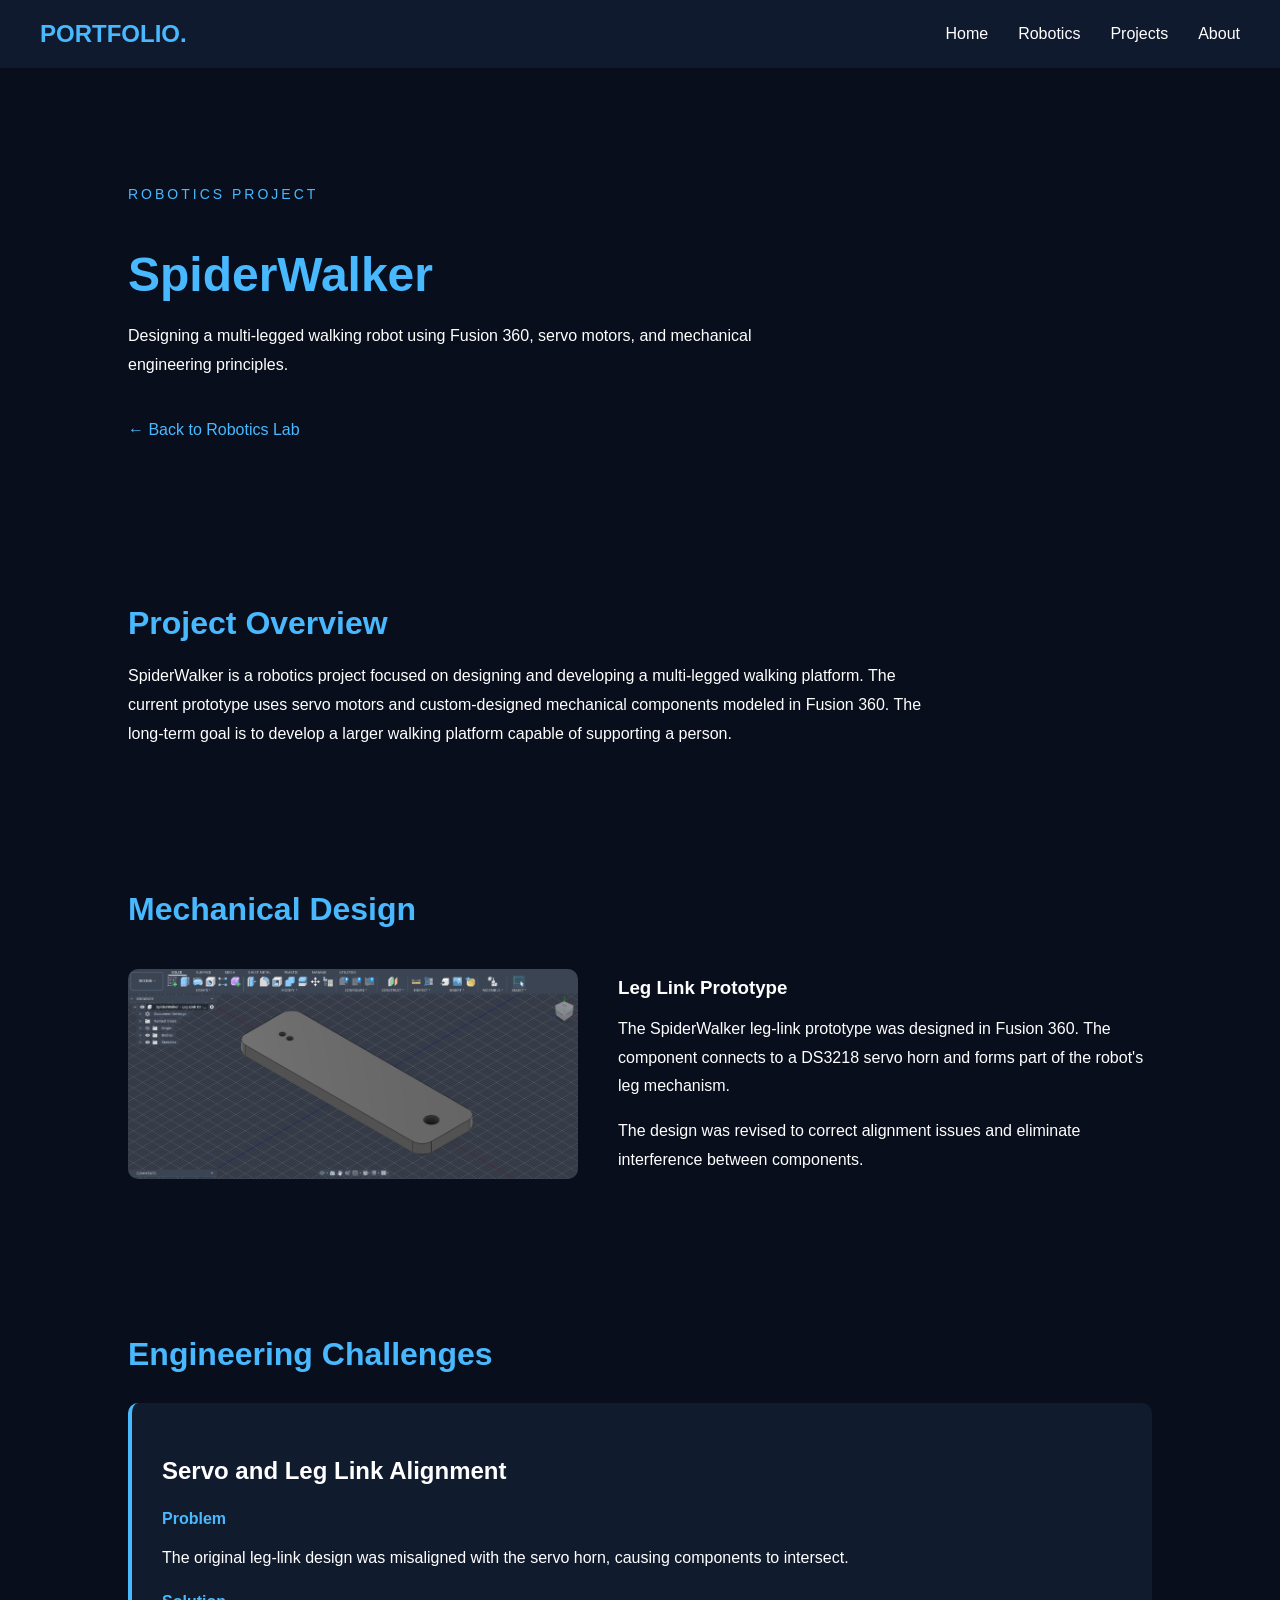
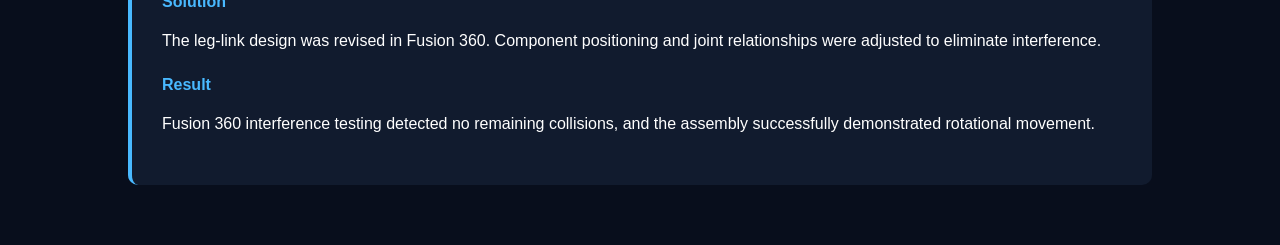
==== spiderwalker.html @ 6d845676 "Added new sections for robotics" ====
<!DOCTYPE html>
<html lang="en">

<head>
    <meta charset="UTF-8">
    <meta name="viewport" content="width=device-width, initial-scale=1.0">
    <title>SpiderWalker | Robotics Lab</title>
    <link rel="stylesheet" href="styles.css">
</head>

<body>

    <header>
        <nav>
            <h2>PORTFOLIO.</h2>

            <ul>
                <li><a href="index.html">Home</a></li>
                <li><a href="robotics.html">Robotics</a></li>
                <li><a href="index.html#projects">Projects</a></li>
                <li><a href="index.html#about">About</a></li>
            </ul>
        </nav>
    </header>

    <main>
        <section class="spiderwalker-intro">

            <p class="section-label">ROBOTICS PROJECT</p>

            <h1>SpiderWalker</h1>

            <p>
                Designing a multi-legged walking robot
                using Fusion 360, servo motors,
                and mechanical engineering principles.
            </p>

            <a href="robotics.html">
                &larr; Back to Robotics Lab
            </a>

        </section>
        
    <section class="project-overview">  

        <h2>Project Overview</h2>

        <p>
            SpiderWalker is a robotics project focused
            on designing and developing a multi-legged
            walking platform.

            The current prototype uses servo motors
            and custom-designed mechanical components
            modeled in Fusion 360.

            The long-term goal is to develop a larger
            walking platform capable of supporting
            a person.
        </p>

    </section>
        
    <section class="mechanical-design">

        <h2>Mechanical Design</h2>

        <div class="design-content">

            <img
                src="images/spiderwalker.png"
                alt="SpiderWalker Fusion 360 CAD model"
                class="design-image"
            >

            <div class="design-description">

                <h3>Leg Link Prototype</h3>

                <p>
                    The SpiderWalker leg-link prototype
                    was designed in Fusion 360.

                    The component connects to a DS3218
                    servo horn and forms part of the
                    robot's leg mechanism.
                </p>

                <p>
                    The design was revised to correct
                    alignment issues and eliminate
                    interference between components.
                </p>

            </div>

        </div>

    </section>
                
    <section class="engineering-challenges">

        <h2>Engineering Challenges</h2>

        <article class="challenge-card">

            <h3>Servo and Leg Link Alignment</h3>

            <h4>Problem</h4>
            <p>
                The original leg-link design was
                misaligned with the servo horn,
                causing components to intersect.
            </p>

            <h4>Solution</h4>
            <p>
                The leg-link design was revised
                in Fusion 360. Component positioning
                and joint relationships were adjusted
                to eliminate interference.
            </p>

            <h4>Result</h4>
            <p>
                Fusion 360 interference testing
                detected no remaining collisions,
                and the assembly successfully
                demonstrated rotational movement.
            </p>

        </article>

    </section>

    </main>

</body>
</html>
---- styles.css ----
header {
    background-color: #101a2e;
    padding: 20px 40px;
}

nav {
    display: flex;
    justify-content: space-between;
    align-items: center;
}

nav h2 {
    color: #49b9ff;
    margin: 0;
}

nav ul {
    display: flex;
    list-style: none;
    gap: 30px;
    margin: 0;
    padding: 0;
}

nav a {
    color: white;
    text-decoration: none;
}

nav a:hover {
    color: #49b9ff;
}

.projects {
    padding: 80px 40px;
    max-width: 1000px;
    margin: 0 auto;
}

.section-label {
    color: #49b9ff;
    letter-spacing: 3px;
    font-size: 14px;
}

.projects h2 {
    font-size: 36px;
    margin-bottom: 40px;
}

.project-grid {
    display: grid;
    grid-template-columns: repeat(2, 1fr);
    gap: 25px;
}

.project-card {
    background-color: #14243b;
    padding: 30px;
    border-radius: 10px;
    border: 1px solid #263c56;
    transition: transform 0.3s ease,
    box-shadow 0.3s ease;
}

.project-card:hover {
    transform: translateY(-8px);
    box-shadow: 0 12px 20px rgba(73, 185, 255, 5);
}

.project-card h3 {
    color: #ffffff;
    font-size: 22px;
}

.project-card p {
    color: #b6c5d7;
    line-height: 1.6;
}

.project-card .project-tech {
    color: #49b9ff;
    font-size: 14px;
}

.project-card:hover {
    border-color: #49b9ff;
}

@media (max-width: 600px) {

    .hero {
        padding: 70px 24px;
    }

    .hero h1 {
        font-size: 36px;
    }

    .projects {
        padding: 60px 24px;
    }

    .project-grid {
        grid-template-columns: 1fr;
    }

    .about {
        padding: 60px 24px;
    }

    .about h2 {
        font-size: 28px;
    }

    .robotics-grid {
        grid-template-columns: repeat(1fr);
    }

}
.project-image {
    width: 100%;
    height: 220px;
    object-fit: contain;
    border-radius: 8px;
}

.project-link {
    display: inline-block;
    background-color: #49b9ff;
    color: #080e1c;
    padding: 12px 20px;
    margin-top: 15px;
    border-radius: 6px;
    text-decoration: none;
    font-weight: bold;
}
.hero {
    padding: 100px 20px;
    text-align: center;
}

.about {
    padding: 100px 10%;
}

.about h2 {
    font-size: 36px;
    margin-bottom: 20px;
}

.about p {
    max-width:700px;
    line-height: 1.8;
}

.skills {
    display: flex;
    flex-wrap: wrap;
    gap: 12px;
    margin-top: 20px;
}

.skills span {
    background-color: #172b45;
    color: #93daff;
    padding: 10px 16px;
    border-radius: 6px;
}

.footer {
    display: flex;
    justify-content: space-between;
    align-items: center;
    flex-wrap: wrap;
    gap: 15px;
    padding: 30px 10%;
    border-top: 1px solid #2b425d;
}

.footer p {
    color: #a8bdd0;
}

.footer a {
    color: #49b9ff;
    text-decoration: none;
}

.footer a:hover {
    text-decoration: underline;
}

.robotics-intro {
    padding: 100px 10%;
    text-align: center;
}

.robotics-intro h1 {
    font-size: 48px;
    color: #49b9ff;
    margin-bottom: 20px;
}

.robotics-intro p {
    max-width: 650px;
    margin: 0 auto;
    line-height: 1.8;
}

.robotics-card {
    background-color: #14243b;
    padding: 25px;
    border-radius: 12px;
}

.robotics-card img {
    width: 100%;
    height: 220px;
    object-fit: contain;
}

.project-status {
    display: inline-block;
    color: #49b9ff;
    margin-top: 15px;
}

body {
    background-color: #080e1c;
    color: #ffffff;
    margin: 0;
    font-family: 'Arial', sans-serif;
}

.robotics-grid {
    display: grid;
    grid-template-columns: repeat(2, 1fr);
    gap: 25px;
}


.spiderwalker-intro {
    padding: 100px 10%;
}

.spiderwalker-intro h1 {
    font-size: 48px;
    color: #49b9ff;
    margin-bottom: 20px;
}

.spiderwalker-intro p {
    max-width: 700px;
    line-height: 1.8;
}

.spiderwalker-intro a {
    display: inline-block;
    margin-top: 25px;
    color: #49b9ff;
    text-decoration: none;
}

.spiderwalker-intro a:hover {
    text-decoration: underline;
}


.project-overview {
    padding: 40px 10%;
}

.project-overview h2 {
    color: #49b9ff;
    font-size: 32px;
    margin-bottom: 20px;
}

.project-overview p {
    max-width: 800px;
    line-height: 1.8;
}


.mechanical-design {
    padding: 60px 10%;
}

.mechanical-design h2 {
    color: #49b9ff;
    font-size: 32px;
    margin-bottom: 30px;
}

.design-content {
    display: flex;
    align-items: center;
    gap: 40px;
    flex-wrap: wrap;
}

.design-image {
    width: 100%;
    max-width: 450px;
    height: auto;
    border-radius: 10px;
}

.design-description {
    flex: 1;
    min-width: 250px;
}

.design-description h3 {
    margin-bottom: 15px;
}

.design-description p {
    line-height: 1.8;
    margin-bottom: 15px;
}


.engineering-challenges {
    padding: 60px 10%;
}

.engineering-challenges h2 {
    color: #49b9ff;
    font-size: 32px;
    margin-bottom: 30px;
}

.challenge-card {
    background-color: #111b2e;
    padding: 30px;
    border-radius: 10px;
    border-left: 4px solid #49b9ff;
}

.challenge-card h3 {
    font-size: 24px;
    margin-bottom: 25px;
}

.challenge-card h4 {
    color: #49b9ff;
    margin-top: 20px;
    margin-bottom: 10px;
}

.challenge-card p {
    line-height: 1.8;
}
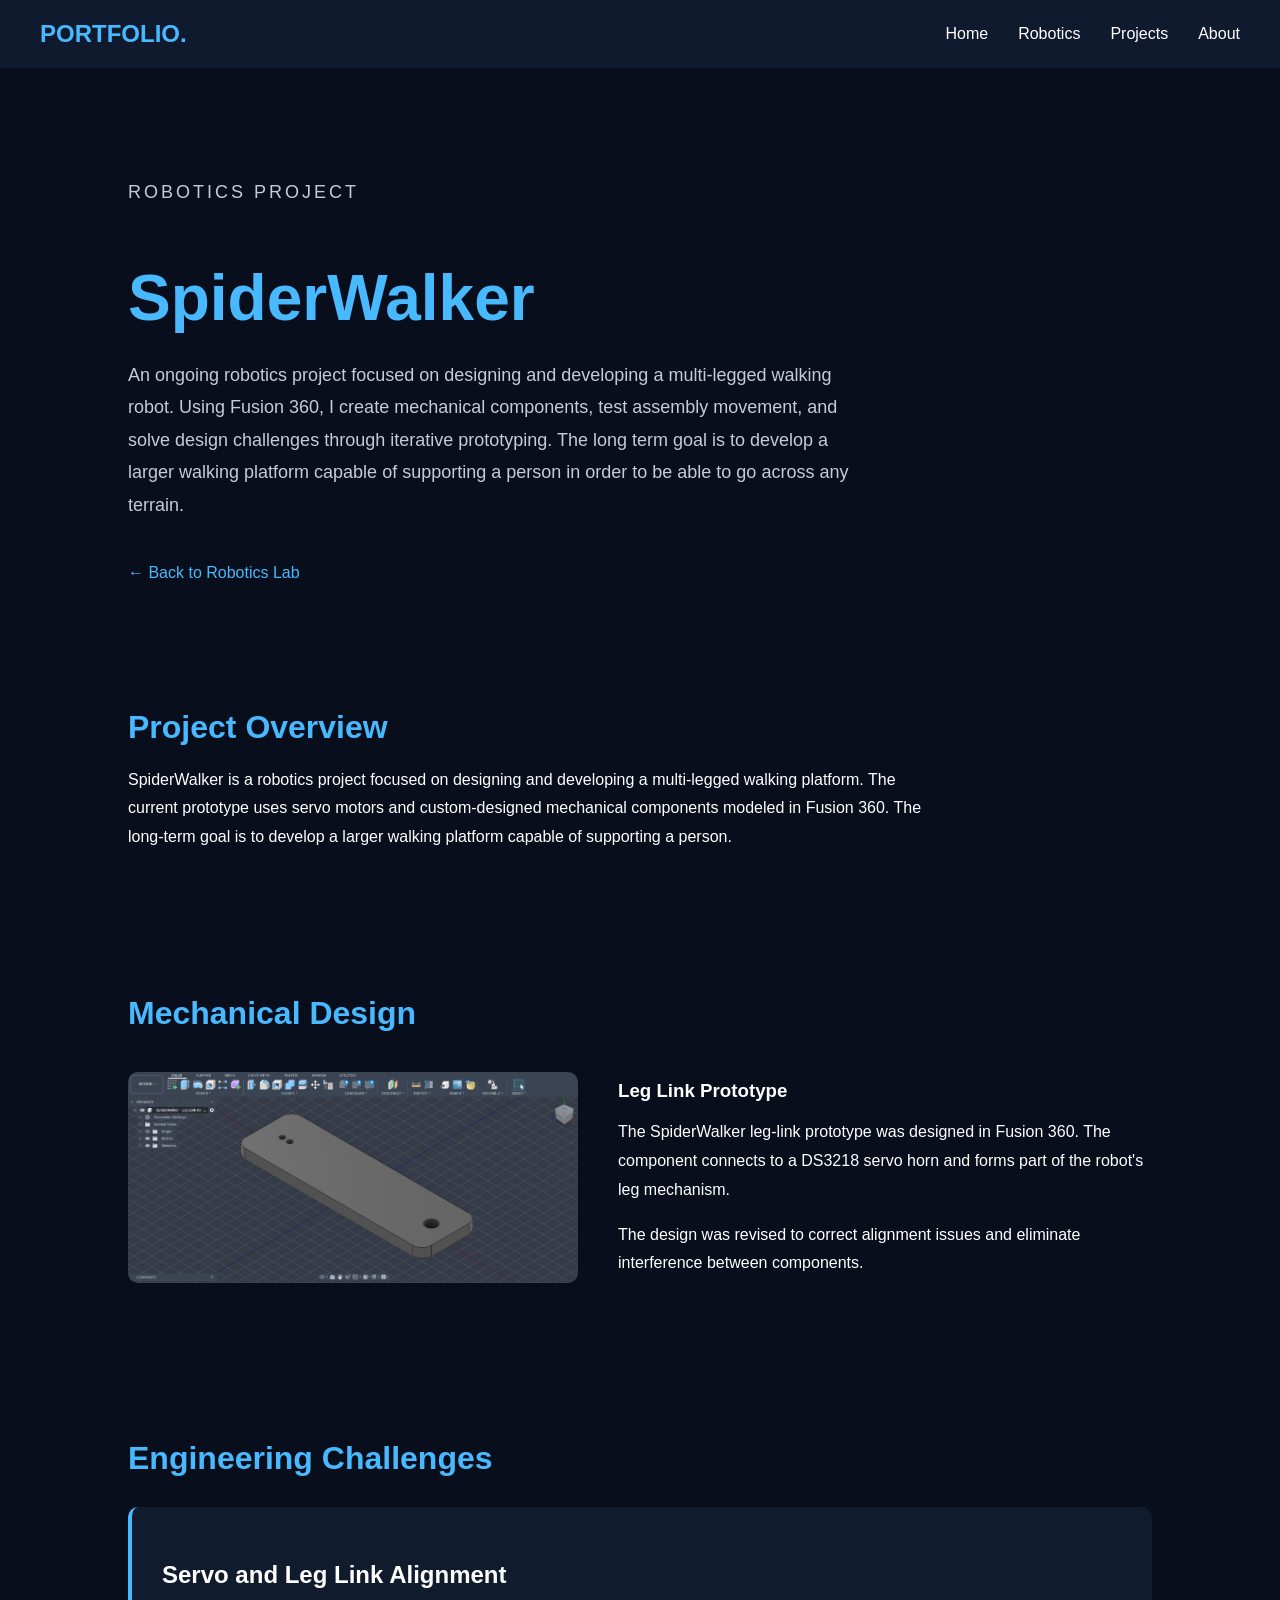
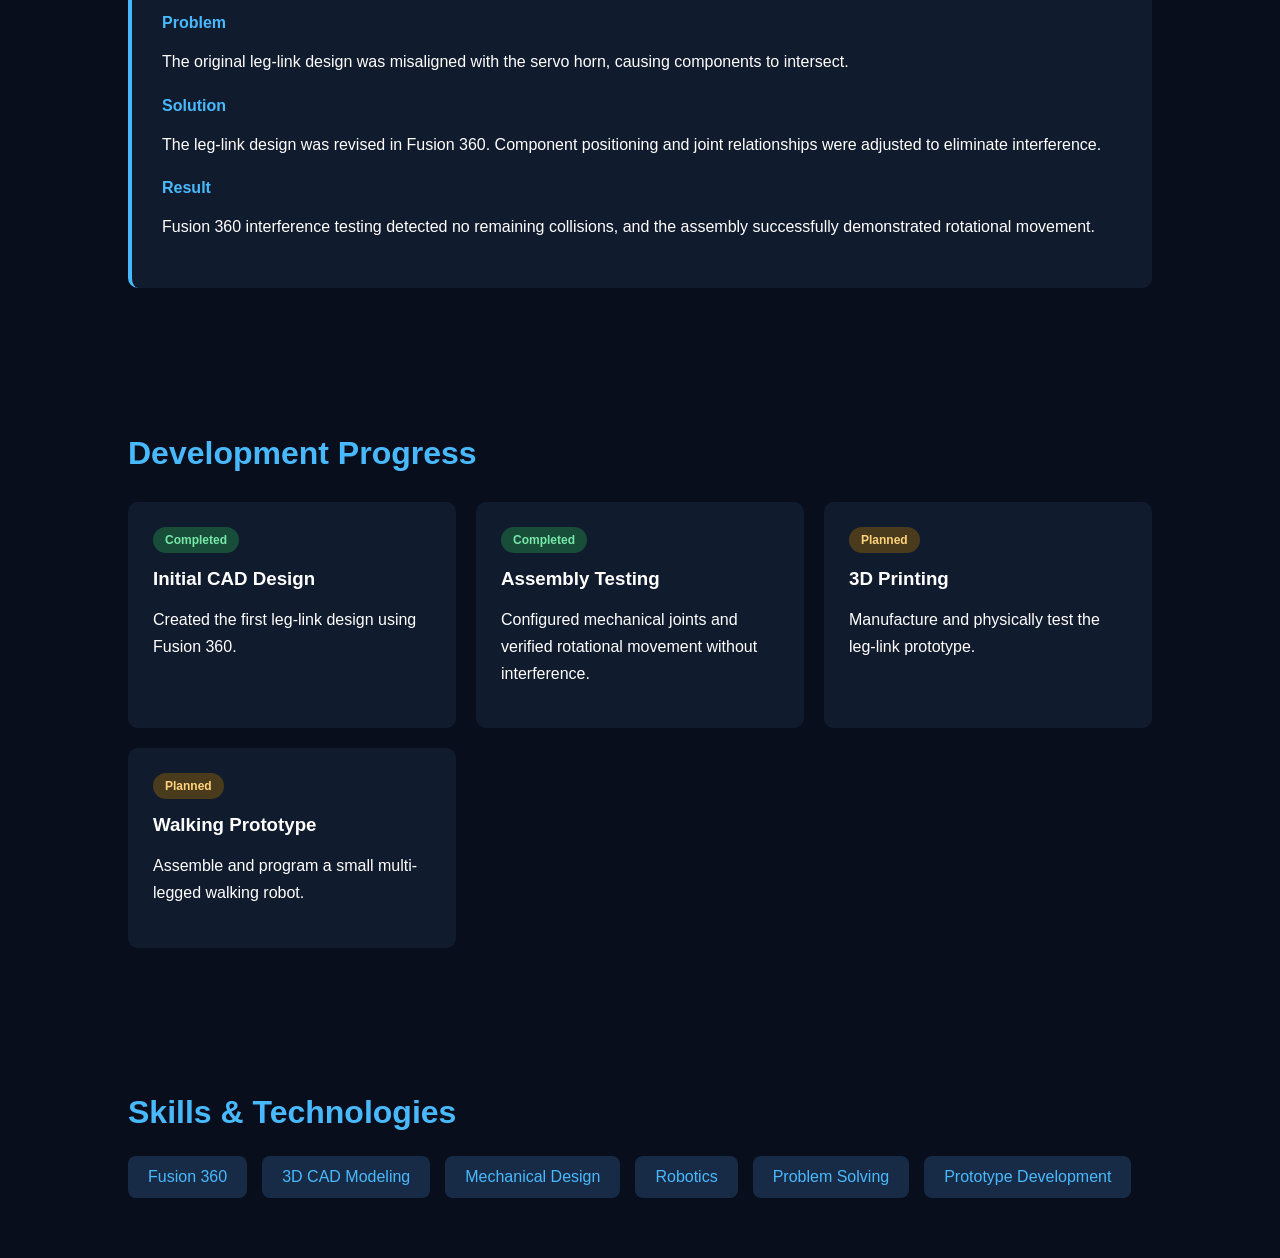
==== commit 338b830f: "Addeda progress section and reworded some things" ====
--- a/spiderwalker.html
+++ b/spiderwalker.html
@@ -32,9 +32,13 @@
             <h1>SpiderWalker</h1>
 
             <p>
-                Designing a multi-legged walking robot
-                using Fusion 360, servo motors,
-                and mechanical engineering principles.
+                An ongoing robotics project focused on designing
+                and developing a multi-legged walking robot.
+                Using Fusion 360, I create mechanical components,
+                test assembly movement, and solve design challenges
+                through iterative prototyping. The long term goal is to
+                develop a larger walking platform capable of supporting
+                a person in order to be able to go across any terrain.
             </p>
 
             <a href="robotics.html">
@@ -43,97 +47,161 @@
 
         </section>
         
-    <section class="project-overview">  
-
-        <h2>Project Overview</h2>
-
-        <p>
-            SpiderWalker is a robotics project focused
-            on designing and developing a multi-legged
-            walking platform.
-
-            The current prototype uses servo motors
-            and custom-designed mechanical components
-            modeled in Fusion 360.
-
-            The long-term goal is to develop a larger
-            walking platform capable of supporting
-            a person.
-        </p>
-
-    </section>
+        <section class="project-overview">  
+
+            <h2>Project Overview</h2>
+
+            <p>
+                SpiderWalker is a robotics project focused
+                on designing and developing a multi-legged
+                walking platform.
+
+                The current prototype uses servo motors
+                and custom-designed mechanical components
+                modeled in Fusion 360.
+
+                The long-term goal is to develop a larger
+                walking platform capable of supporting
+                a person.
+            </p>
+
+        </section>
         
-    <section class="mechanical-design">
-
-        <h2>Mechanical Design</h2>
-
-        <div class="design-content">
-
-            <img
-                src="images/spiderwalker.png"
-                alt="SpiderWalker Fusion 360 CAD model"
-                class="design-image"
-            >
-
-            <div class="design-description">
-
-                <h3>Leg Link Prototype</h3>
-
+        <section class="mechanical-design">
+
+            <h2>Mechanical Design</h2>
+
+            <div class="design-content">
+
+                <img
+                    src="images/spiderwalker.png"
+                    alt="SpiderWalker Fusion 360 CAD model"
+                    class="design-image"
+                >
+
+                <div class="design-description">
+
+                    <h3>Leg Link Prototype</h3>
+
+                    <p>
+                        The SpiderWalker leg-link prototype
+                        was designed in Fusion 360.
+
+                        The component connects to a DS3218
+                        servo horn and forms part of the
+                        robot's leg mechanism.
+                    </p>
+
+                    <p>
+                        The design was revised to correct
+                        alignment issues and eliminate
+                        interference between components.
+                    </p>
+
+                </div>
+
+            </div>
+
+        </section>
+                
+        <section class="engineering-challenges">
+
+            <h2>Engineering Challenges</h2>
+
+            <article class="challenge-card">
+
+                <h3>Servo and Leg Link Alignment</h3>
+
+                <h4>Problem</h4>
                 <p>
-                    The SpiderWalker leg-link prototype
-                    was designed in Fusion 360.
-
-                    The component connects to a DS3218
-                    servo horn and forms part of the
-                    robot's leg mechanism.
+                    The original leg-link design was
+                    misaligned with the servo horn,
+                    causing components to intersect.
                 </p>
 
+                <h4>Solution</h4>
                 <p>
-                    The design was revised to correct
-                    alignment issues and eliminate
-                    interference between components.
+                    The leg-link design was revised
+                    in Fusion 360. Component positioning
+                    and joint relationships were adjusted
+                    to eliminate interference.
                 </p>
 
+                <h4>Result</h4>
+                <p>
+                    Fusion 360 interference testing
+                    detected no remaining collisions,
+                    and the assembly successfully
+                    demonstrated rotational movement.
+                </p>
+
+            </article>
+
+        </section>
+
+        <section class="development-progress">
+
+            <h2>Development Progress</h2>
+
+            <div class="progress-list">
+
+                <div class="progress-item">
+                    <span class="progress-status complete">Completed</span>
+                    <h3>Initial CAD Design</h3>
+                    <p>
+                        Created the first leg-link design
+                        using Fusion 360.
+                    </p>
+                </div>
+
+                <div class="progress-item">
+                    <span class="progress-status complete">Completed</span>
+                    <h3>Assembly Testing</h3>
+                    <p>
+                        Configured mechanical joints and
+                        verified rotational movement
+                        without interference.
+                    </p>
+                </div>
+
+                <div class="progress-item">
+                    <span class="progress-status pending">Planned</span>
+                    <h3>3D Printing</h3>
+                    <p>
+                        Manufacture and physically test
+                        the leg-link prototype.
+                    </p>
+                </div>
+
+                <div class="progress-item">
+                    <span class="progress-status pending">Planned</span>
+                    <h3>Walking Prototype</h3>
+                    <p>
+                        Assemble and program a small
+                        multi-legged walking robot.
+                    </p>
+                </div>
+
             </div>
 
-        </div>
-
-    </section>
-                
-    <section class="engineering-challenges">
-
-        <h2>Engineering Challenges</h2>
-
-        <article class="challenge-card">
-
-            <h3>Servo and Leg Link Alignment</h3>
-
-            <h4>Problem</h4>
-            <p>
-                The original leg-link design was
-                misaligned with the servo horn,
-                causing components to intersect.
-            </p>
-
-            <h4>Solution</h4>
-            <p>
-                The leg-link design was revised
-                in Fusion 360. Component positioning
-                and joint relationships were adjusted
-                to eliminate interference.
-            </p>
-
-            <h4>Result</h4>
-            <p>
-                Fusion 360 interference testing
-                detected no remaining collisions,
-                and the assembly successfully
-                demonstrated rotational movement.
-            </p>
-
-        </article>
-
-    </section>
+        </section>
+
+        
+        <section class="project-skills">
+
+            <h2>Skills & Technologies</h2>
+
+            <div class="skills-container">
+                <span>Fusion 360</span>
+                <span>3D CAD Modeling</span>
+                <span>Mechanical Design</span>
+                <span>Robotics</span>
+                <span>Problem Solving</span>
+                <span>Prototype Development</span>
+            </div>
+
+        </section>
+
 
     </main>
 
--- a/styles.css
+++ b/styles.css
@@ -354,3 +354,96 @@
 .challenge-card p {
     line-height: 1.8;
 }
+
+
+.project-skills {
+    padding: 60px 10%;
+}
+
+.development-progress {
+    padding: 60px 10%;
+}
+
+.development-progress h2 {
+    color: #49b9ff;
+    font-size: 32px;
+    margin-bottom: 30px;
+}
+
+.progress-list {
+    display: grid;
+    grid-template-columns: repeat(
+        auto-fit,
+        minmax(min(250px, 100%), 1fr)
+    );
+    gap: 20px;
+}
+
+.progress-item {
+    background-color: #111b2e;
+    padding: 25px;
+    border-radius: 10px;
+}
+
+.progress-item h3 {
+    margin: 15px 0;
+}
+
+.progress-item p {
+    line-height: 1.7;
+}
+
+.progress-status {
+    display: inline-block;
+    padding: 6px 12px;
+    border-radius: 20px;
+    font-size: 12px;
+    font-weight: bold;
+}
+
+.progress-status.complete {
+    background-color: #174d39;
+    color: #78e8a8;
+}
+
+.progress-status.pending {
+    background-color: #493b1c;
+    color: #ffd37b;
+}
+
+.project-skills h2 {
+    color: #49b9ff;
+    font-size: 32px;
+    margin-bottom: 25px;
+}
+
+.skills-container {
+    display: flex;
+    flex-wrap: wrap;
+    gap: 15px;
+}
+
+.skills-container span {
+    background-color: #182b46;
+    color: #49b9ff;
+    padding: 12px 20px;
+    border-radius: 8px;
+    font-weight: 500;
+}
+
+.spiderwalker-intro {
+    padding: 90px 10% 60px;
+}
+
+.spiderwalker-intro h1 {
+    font-size: clamp(36px, 5vw, 64px);
+    line-height: 1.15;
+    margin-bottom: 24px;
+}
+
+.spiderwalker-intro p {
+    font-size: 18px;
+    line-height: 1.8;
+    max-width: 750px;
+    color: #c2ccda;
+}
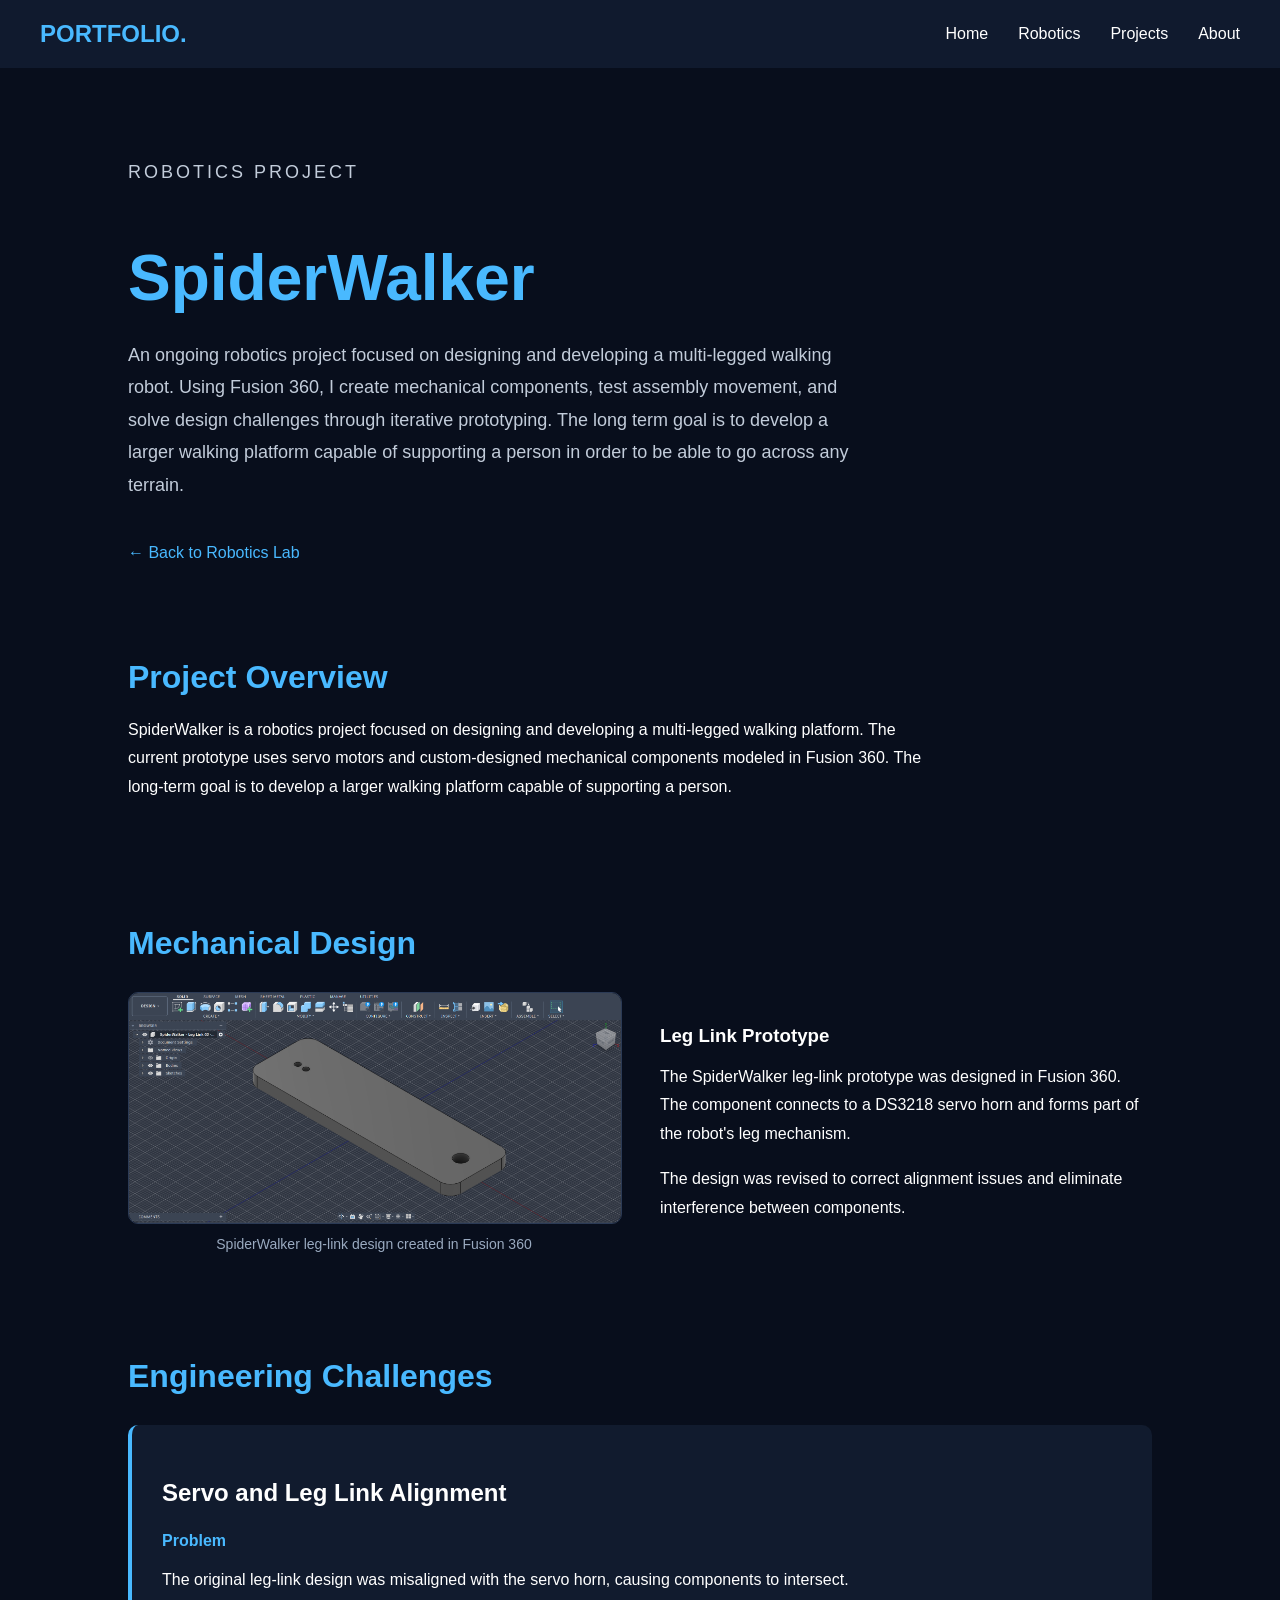
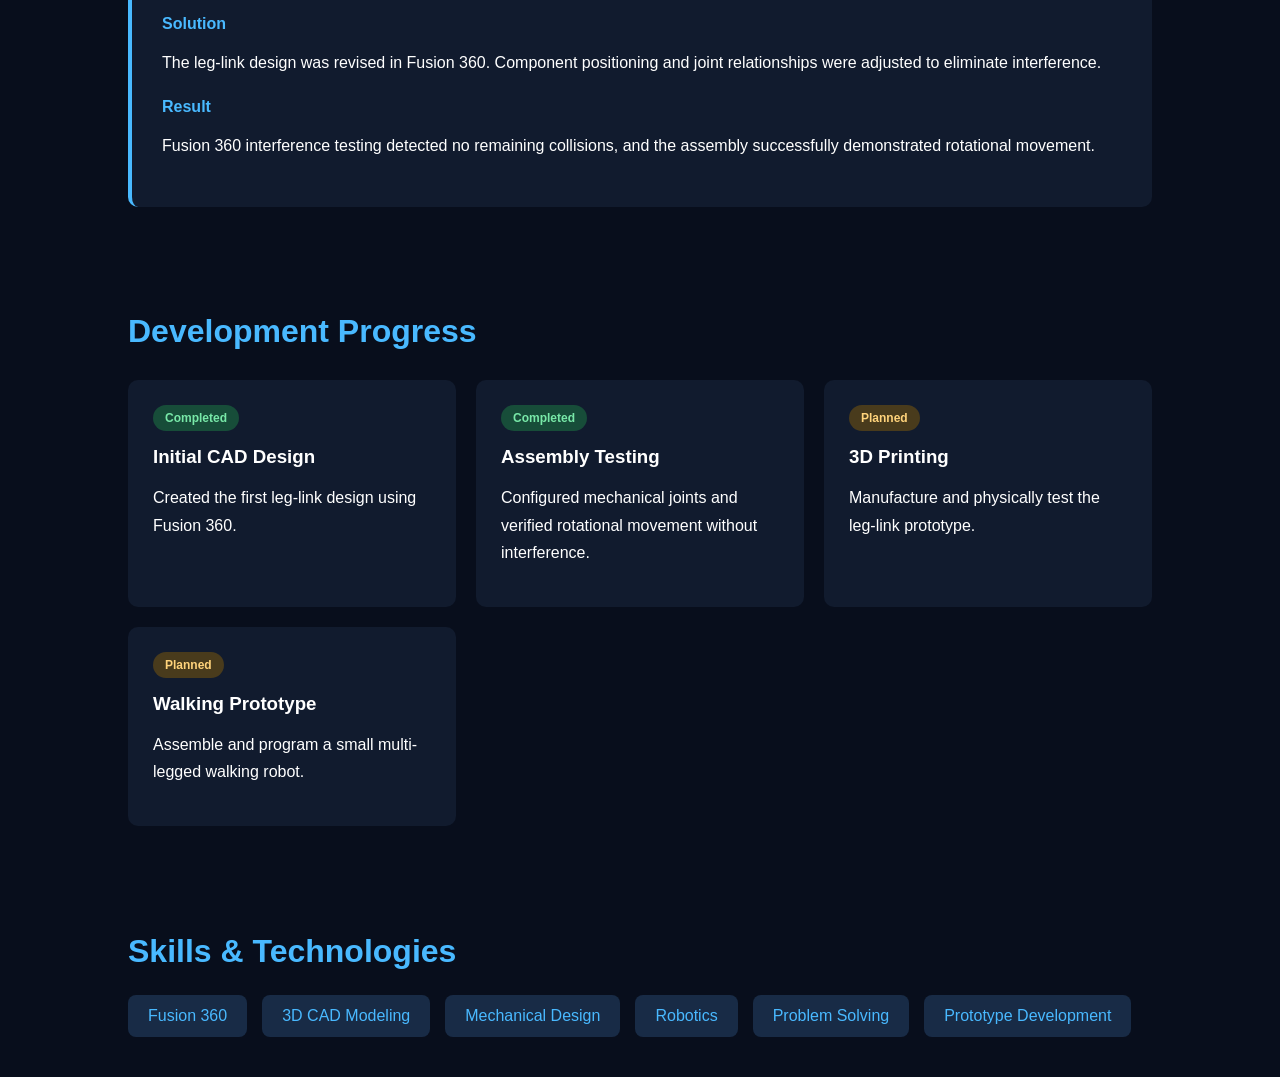
==== commit d96fbc2c: "changed some formating" ====
--- a/spiderwalker.html
+++ b/spiderwalker.html
@@ -72,12 +72,15 @@
             <h2>Mechanical Design</h2>
 
             <div class="design-content">
-
-                <img
-                    src="images/spiderwalker.png"
-                    alt="SpiderWalker Fusion 360 CAD model"
-                    class="design-image"
-                >
+                <figure class="design-figure">
+                    <img
+                        src="images/spiderwalker.png"
+                        alt="SpiderWalker Fusion 360 CAD model"
+                        class="design-image"
+                    >
+                    <figcaption>SpiderWalker leg-link design created in Fusion 360</figcaption>
+
+                </figure>
 
                 <div class="design-description">
 
@@ -186,7 +189,6 @@
 
         </section>
 
-        
         <section class="project-skills">
 
             <h2>Skills & Technologies</h2>
@@ -202,7 +204,6 @@
 
         </section>
 
-
     </main>
 
 </body>
--- a/styles.css
+++ b/styles.css
@@ -285,7 +285,7 @@
 
 
 .mechanical-design {
-    padding: 60px 10%;
+    padding: 40px 10%;
 }
 
 .mechanical-design h2 {
@@ -324,7 +324,7 @@
 
 
 .engineering-challenges {
-    padding: 60px 10%;
+    padding: 40px 10%;
 }
 
 .engineering-challenges h2 {
@@ -357,11 +357,11 @@
 
 
 .project-skills {
-    padding: 60px 10%;
+    padding: 40px 10%;
 }
 
 .development-progress {
-    padding: 60px 10%;
+    padding: 40px 10%;
 }
 
 .development-progress h2 {
@@ -432,7 +432,7 @@
 }
 
 .spiderwalker-intro {
-    padding: 90px 10% 60px;
+    padding: 70px 10% 30px;
 }
 
 .spiderwalker-intro h1 {
@@ -447,3 +447,27 @@
     max-width: 750px;
     color: #c2ccda;
 }
+
+
+.design-figure {
+    flex: 1;
+    min-width: 280px;
+    max-width: 500px;
+    margin: 0;
+}
+
+.design-image {
+    display: block;
+    width: 100%;
+    max-width: 100%;
+    height: auto;
+    border-radius: 10px;
+    border: 1px solid #2b3a55;
+}
+
+.design-figure figcaption {
+    margin-top: 12px;
+    color: #9aaac0;
+    font-size: 14px;
+    text-align: center;
+}
